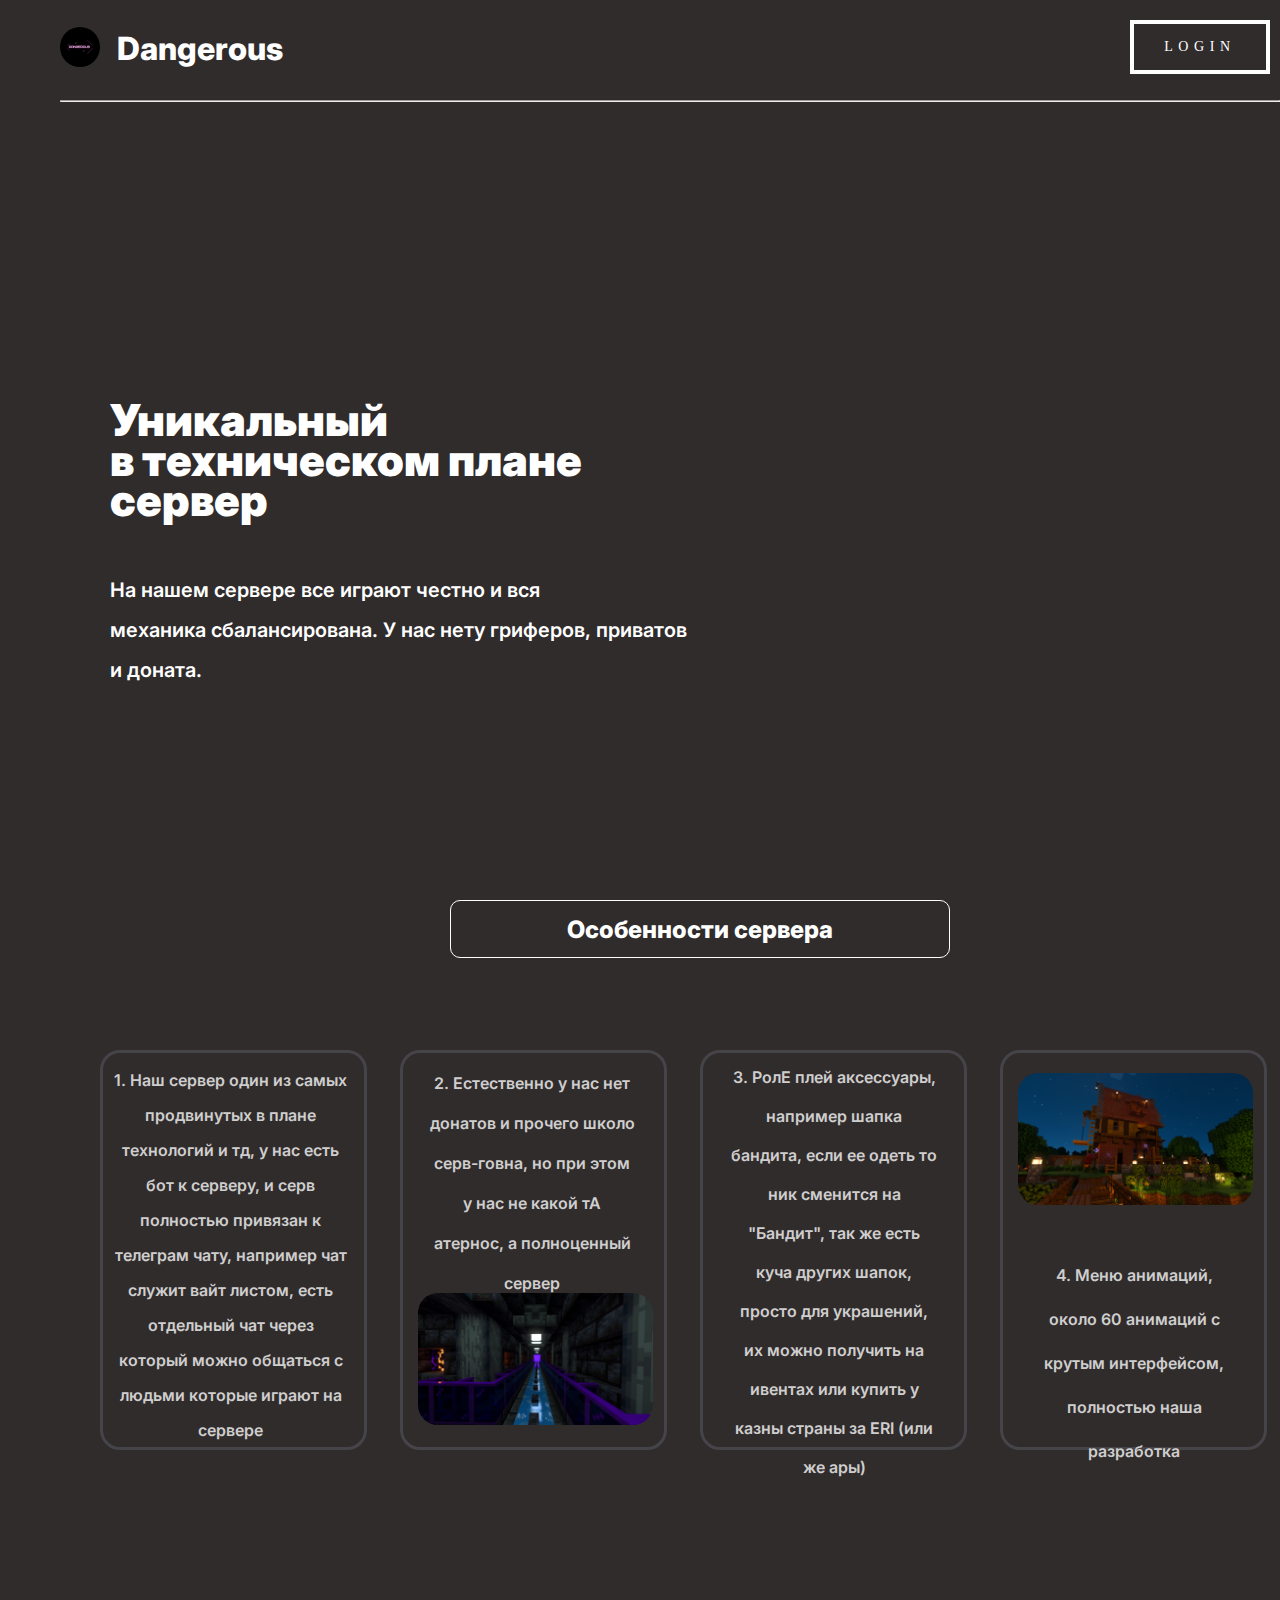
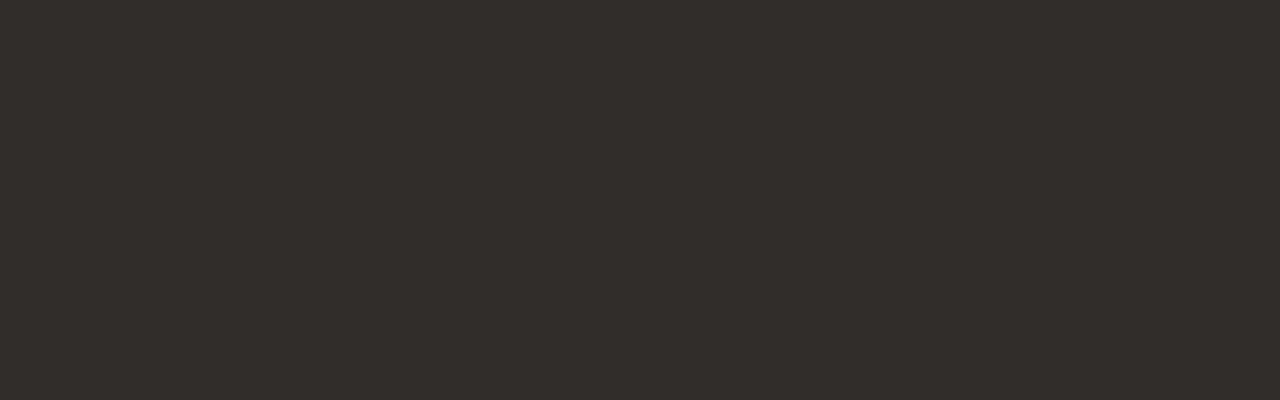
==== index.html @ e95435a0 "Add files via upload" ====
<!DOCTYPE html>
<html lang="en">
<head>
    <meta charset="UTF-8">
    <meta http-equiv="X-UA-Compatible" content="IE=edge">
    <meta name="viewport" content="width=device-width, initial-scale=1.0">
    <title>Dangerous</title>
    <link rel="stylesheet" href="css/style.css">
    
</head>
<meta name="viewport" content="width=device-width">
<body>
        <header>
            <div class="group-12">
                <img class="logo _anim-items" src="img/logo.jpg" alt="">
                <h1 class="h1-text _anim-items">Dangerous</h1>
                <div class="button-wrapper">
                    <a href="" class="arrow-btn _anim-items">Login<span></span></a>
                </div>
                <div class="line _anim-items"><hr></div>
                <div class="container_slider_css ">
                    <img class="photo_slider_css" src="img/photo1.png" alt="">
                    <img class="photo_slider_css" src="img/photo2.png" alt="">
                    <img class="photo_slider_css" src="img/photo3.png" alt="">
                    <img class="photo_slider_css" src="img/photo4.png" alt="">
            </div>
            <div>
                <h2 class="head-main _anim-items">Уникальный<p>в техническом плане</p>сервер</h2>
                <h3 class="head-low _anim-items">На нашем сервере все играют честно и вся<p>механика сбалансирована. У нас нету гриферов, приватов </p>и доната.  </h3>
            </div>
        </header>
        <nav>
                
                    <h2 class="main-text">Особенности сервера</h2>
                        <div class="squares">
                            <div id="square1">
                                <p class="text1">
                                    1. Наш сервер один из самых продвинутых в плане технологий и тд, у нас есть бот к серверу, и серв полностью привязан к телеграм чату, например чат служит вайт листом, есть отдельный чат через который можно общаться с людьми которые играют на сервере
                                </p>
                            </div>
                        </div>
                        <div id="square2">
                            <p class="text2">2. Естественно у нас нет донатов и прочего школо серв-говна, но при этом у нас не какой тА атернос, а полноценный сервер</p>
                            <img class="s-photo1" src="img/photo 5.png" alt="">
                        </div>
                        <div id="square3">
                            <p class="text3">3. РолЕ плей аксессуары, например шапка бандита, если ее одеть то ник сменится на "Бандит", так же есть куча других шапок, просто для украшений, их можно получить на ивентах или купить у казны страны за ERI (или же ары)</p>
                        </div>
                        <div id="square4">
                            <p class="text4">4. Меню анимаций, около 60 анимаций с крутым интерфейсом, полностью наша разработка</p>
                            <img class="s-photo2" src="img/photo 6.png" alt="">
                        </div>
        </nav>
        <footer>
            <div class="line2 _anim-items"><hr></div>
            <h2 class="foot1 _anim-items">Copyright © Dangerous 2022. Все права защищены. Сервер<p >Dangerous не относится к Mojang Studios.</p></h2>
            <div>
                <p class="foot2 _anim-items">Присоедениться</p>
                <a class="foot-link _anim-items" href="https://t.me/bedrock_d">t.me/bedrock_d</a>
            </div>
        </footer>
    </div>
    <script src="js/index.js"></script>
</body>
</html>
---- css/style.css ----
@import url('https://fonts.googleapis.com/css2?family=Inter:wght@100;200;300;400;500;600;700;800;900&display=swap');
@import url('https://fonts.googleapis.com/css?family=Montserrat:400,500,600&display=swap&subset=cyrillic');
* {
    margin: 0;
    padding: 0;
    box-sizing: border-box;
}

body
{
    position: relative;
    width: 1336px;
    height: 2000px;
    background: rgba(49, 44, 44, 1);
    color: #FFFFFF;
    font-size: 100%;
}
body::-webkit-scrollbar {
  width: 5px;               
}

body::-webkit-scrollbar-track {
  background:  rgba(49, 44, 44, 1);       
}

body::-webkit-scrollbar-thumb {
  background-color: white;   
  border-radius: 5px;       
}

.header{
    width: 100%;
    height: 1000px;
}
.logo{
    position: absolute;
    top: 27px;
    left: 60px;
    width: 3%;
    border-radius: 40px;

    transform: translate(0px,70%);
    opacity: 0;
    transition: all 0.8s ease 0s;
}
.logo._active{
    transform: translate(0px, 0px);
    opacity: 1;
}


.button-wrapper {
    max-width: 1300px;
    height: 100px;
    text-align: center;
    overflow: hidden;
    
 }
 .arrow-btn {
    position: relative;
    display: inline-block;
    padding: 15px 30px;
    text-decoration: none;
    color: #ffffff;
    border: 4px solid #ffffff;
    font-size: 14px;
    text-transform: uppercase;
    letter-spacing: .4em;
    transition: .2s;
    transition-delay: .1s;
    top: 20px;
    left: 550px;

    transform: translate(0px,50%);
    opacity: 0;
    transition: all 0.8s ease 0s;
 }
 .arrow-btn._active{
    transform: translate(0px, 0px);
    opacity: 1;
}
 .arrow-btn:hover {
    color: #ffffff;
    padding: 15px 35px;
 }
 .arrow-btn span {
    position: absolute;
    top: -2px;
    left: -2px;
    right: -2px;
    bottom: -2px;
    z-index: -1;
    overflow: hidden;
    transition: .35s cubic-bezier(.215, .61, .215, 1);
 }
 .arrow-btn span:before {
    content: "";
    position: absolute;
    top: -5%;
    left: -210%;
    width: 200%;
    height: 108%;
    background: #431e99;
    transform: skew(-15deg, 0);
    transition: .5s;
 }

 .arrow-btn:hover:after {
    width: 140%;
    left: -20%;
 }
 .arrow-btn:hover span:before {
    left: -25%;
 }

/* DANGEROUS */
.h1-text {
    position: absolute;
    width: 30%;
    height: 70px;
    left: 0px;
    top: 10px;
    display: block;

    font-family: 'Inter';
    font-style: normal;
    font-weight: 800;
    font-size: 32px;
    line-height: 77px;
    text-align: center;

    color: #FFFFFF;
    transform: translate(0px,50%);
    opacity: 0;
    transition: all 0.8s ease 0s;
}
.h1-text._active{
    transform: translate(0px, 0px);
    opacity: 1;
}
.line{
    position: absolute;
    width: 1220px;
    left: 60px;
    border-bottom: #FFFFFF;
    border: none;

    transform: translate(0px,120%);
    opacity: 0;
    transition: all 0.8s ease 0s;
}
.line._active{
    transform: translate(0px, 0px);
    opacity: 1;
}

.container_slider_css{
    top: 200px;
    left: 393px;
    border-radius: 10px;
    margin:50px auto;
    width: 600px;
    height: 700px;
    overflow:hidden;
    position:relative
    
}

.photo_slider_css{
    position:absolute;
    animation:round 16s infinite;
    opacity:0;
    width:100%;
    border-radius: 10px;
}
@keyframes round {
25%{opacity:1}
40%{opacity:0}
}
img:nth-child(1){animation-delay:12s}
img:nth-child(2){animation-delay:8s}
img:nth-child(3){animation-delay:4s}
img:nth-child(4){animation-delay:0}

.head-main{
    position: absolute;
    top: 400px;
    left: 110px;

    font-family: 'Inter';
    
    font-style: normal;
    font-weight: 1000;
    font-size: 44px;
    line-height: 40px;
    text-align: left;

    color: #FFFFFF;
    transform: translate(0px,50%);
    opacity: 0;
    transition: all 0.8s ease 0s;
}
.head-main._active{
    transform: translate(0px, 0px);
    opacity: 1;
}
.head-low{
    position: absolute;
    top: 570px;
    left: 110px;

    font-family: 'Inter';
    font-style: normal;
    font-weight: 600;
    font-size: 20px;
    line-height: 40px;
    text-align: left;

    color: #FFFFFF;
    transform: translate(0px,50%);
    opacity: 0;
    transition: all 0.8s ease 0s;
}
.head-low._active{
    transform: translate(0px, 0px);
    opacity: 1;
}

.nav {
    width: 100%;
}
/* nav */
.main-text{
    position: absolute;
    width: 500px;
    height: 58px;
    top: 900px;
    left: 450px;

    font-family: 'Inter';
    font-style: normal;
    font-weight: 800;
    font-size: 24px;
    line-height: 58px;
    
    border-style: solid;
    border-width: 1px;
    border-radius: 10px;

    text-align: center;

    color: #FFFFFF;

}



/* первый квадрат */
#square1{
    position: absolute;
    width: 20%;
    height: 400px;
    left: 100px;
    top: 1050px;

    border-style: solid;
    border-color: rgba(68, 68, 73);
    background: rgba(49, 44, 44, 1);
    border-radius: 20px;
    
}
.text1{
    position: absolute;
    width: 90%;
    height: 350px;
    left: 10px;
    top: 10px;

    font-family: 'Inter';
    font-style: normal;
    font-weight: 600;
    font-size: 16px;
    line-height: 35px;
    text-align: center;

    color: #cfcece;
}
/* первый квадрат */

/* второй квадрат */
#square2{
    position: absolute;
    width: 20%;
    height: 400px;
    left: 400px;
    top: 1050px;

    border-style: solid;
    border-color: rgba(68, 68, 73);
    background: rgba(49, 44, 44, 1);
    border-radius: 20px;
}
.text2{
    position: absolute;
    width: 80%;
    height: 241px;
    left: 25px;
    top: 10px;
    
    font-family: 'Inter';
    font-style: normal;
    font-weight: 600;
    font-size: 16px;
    line-height: 40px;
    text-align: center;
    
    color: #cfcece;
}
.s-photo1{
    position: absolute;
    width: 90%;
    left: 15px;
    top: 240px;
    border-radius: 20px;
}
/* второй квадрат */

/* третий квадрат */
#square3{
    position: absolute;
    width: 20%;
    height: 400px;
    left: 700px;
    top: 1050px;

    border-style: solid;
    border-color: rgba(68, 68, 73);
    background: rgba(49, 44, 44, 1);
    border-radius: 20px;
}
.text3{
    position: absolute;
    width: 80%;
    height: 241px;
    left: 27px;
    top: 5px;
    
    font-family: 'Inter';
    font-style: normal;
    font-weight: 600;
    font-size: 16px;
    line-height: 39px;
    text-align: center;
    
    color: #cfcece;
}
/* третий квадрат */

/* четвёртый квадрат */
#square4{
    position: absolute;
    width: 20%;
    height: 400px;
    left: 1000px;
    top: 1050px;

    border-style: solid;
    border-color: rgba(68, 68, 73);
    background: rgba(49, 44, 44, 1);
    border-radius: 20px;
}
.text4{
    position: absolute;
    width: 80%;
    height: 241px;
    left: 27px;
    top: 200px;

    font-family: 'Inter';
    font-style: normal;
    font-weight: 600;
    font-size: 16px;
    line-height: 44px;
    text-align: center;

    color: #cfcece;
}
.s-photo2{
    position: absolute;
    width: 90%;
    left: 15px;
    top: 20px;
    border-radius: 20px;
}
/* четвёртый квадрат */

/* подвал сайта */
.footer{
    width: 100%;
}

.line2{
    position: absolute;
    top: 1700px;
    width: 1220px;
    left: 60px;
    border-bottom: #FFFFFF;
    border: none;

    transform: translate(0px,120%);
    opacity: 0;
    transition: all 0.8s ease 0s;
}
.line2._active{
    transform: translate(0px, 0px);
    opacity: 1;
}
.foot1{
    position: absolute;
    top: 1750px;
    left: 60px;

    font-family: 'Inter';
    font-style: normal;
    font-weight: 600;
    font-size: 16px;
    line-height: 44px;
    text-align: left;

    color: #cfcece;
    transform: translate(0px,120%);
    opacity: 0;
    transition: all 0.8s ease 0s;
}
.foot1._active{
    transform: translate(0px, 0px);
    opacity: 1;
}
.foot2{
    position: absolute;
    top: 1750px;
    left: 900px;

    font-family: 'Inter';
    font-style: normal;
    font-weight: 600;
    font-size: 25px;
    line-height: 44px;
    text-align: left;

    color: #cfcece;

    transform: translate(0px,120%);
    opacity: 0;
    transition: all 0.8s ease 0s;
}
.foot2._active{
    transform: translate(0px, 0px);
    opacity: 1;
}
.foot-link{
    position: absolute;
    top: 1800px;
    left: 940px;

    
    font-family: 'Inter';
    font-style: normal;
    font-weight: 600;
    font-size: 18px;
    line-height: 44px;
    text-align: left;

    color: #cfcece;

    transform: translate(0px,120%);
    opacity: 0;
    transition: all 0.8s ease 0s;
}
.foot-link._active{
    transform: translate(0px, 0px);
    opacity: 1;
}
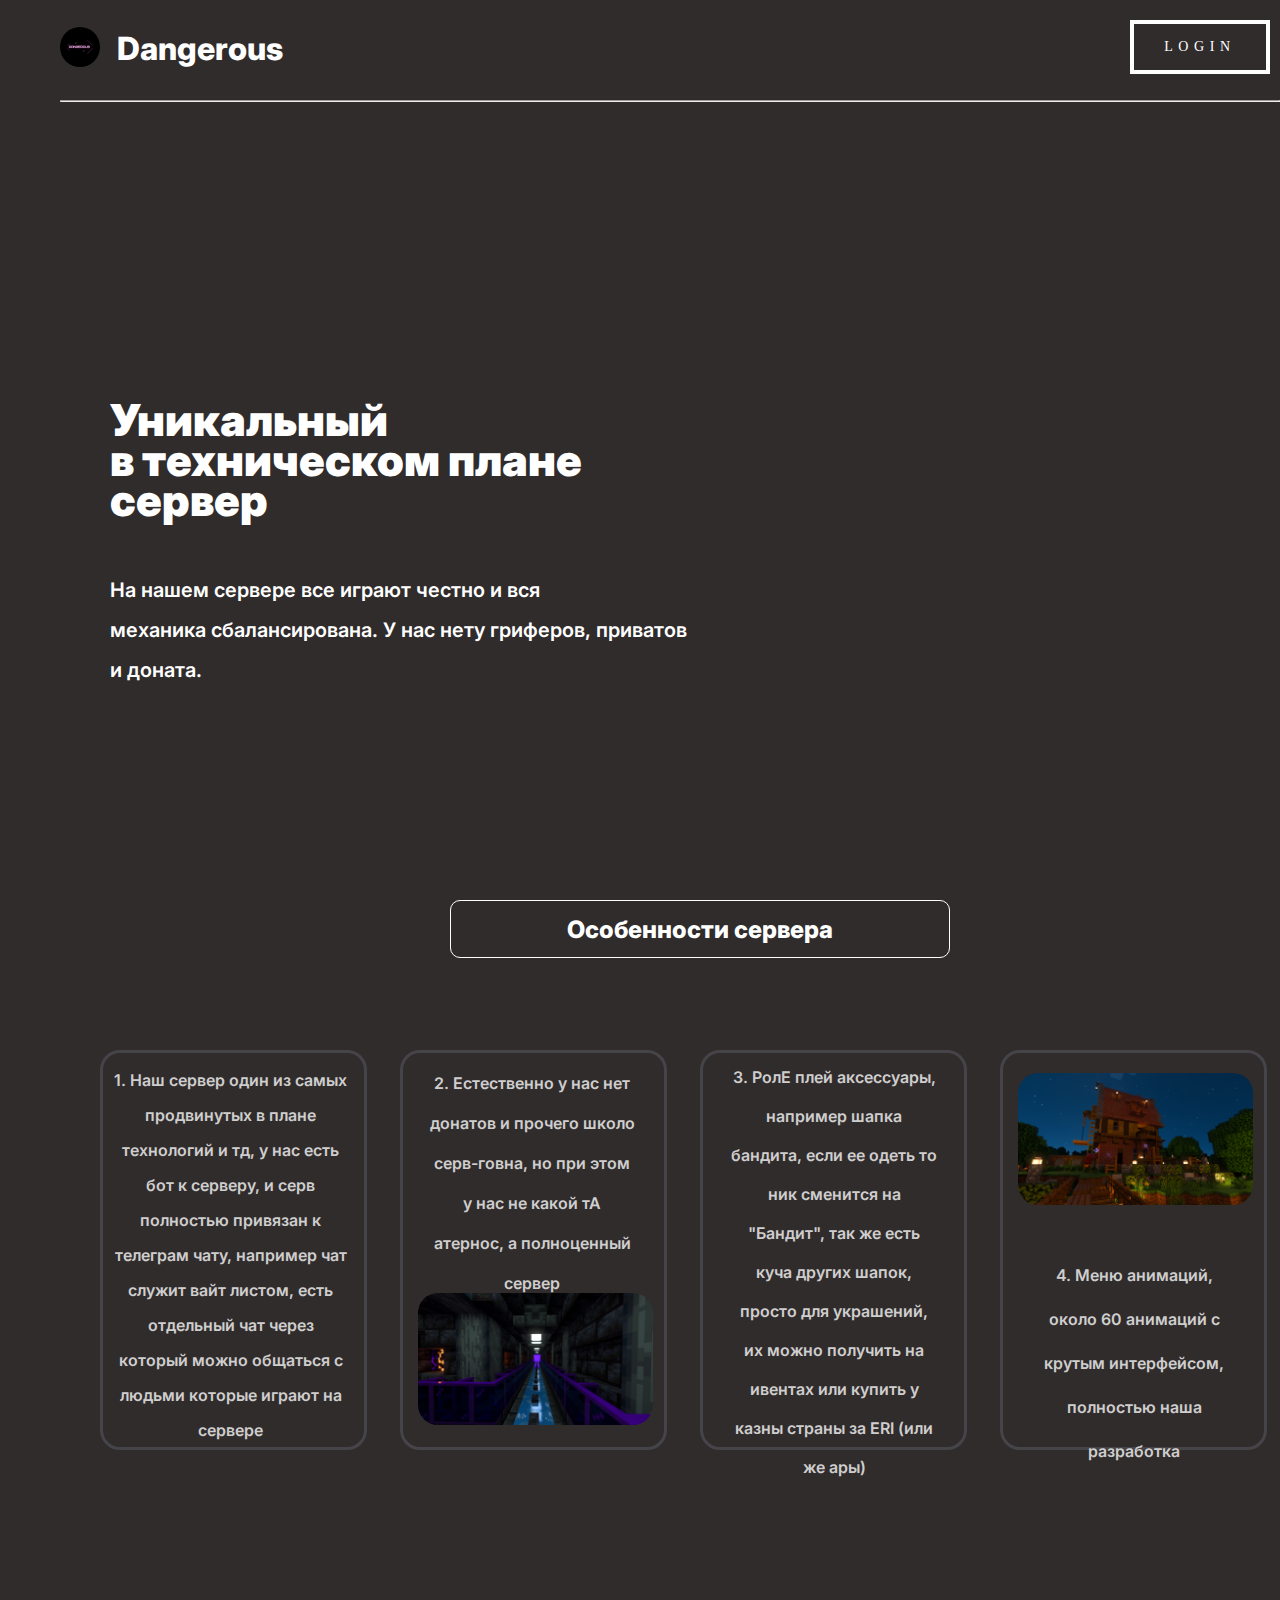
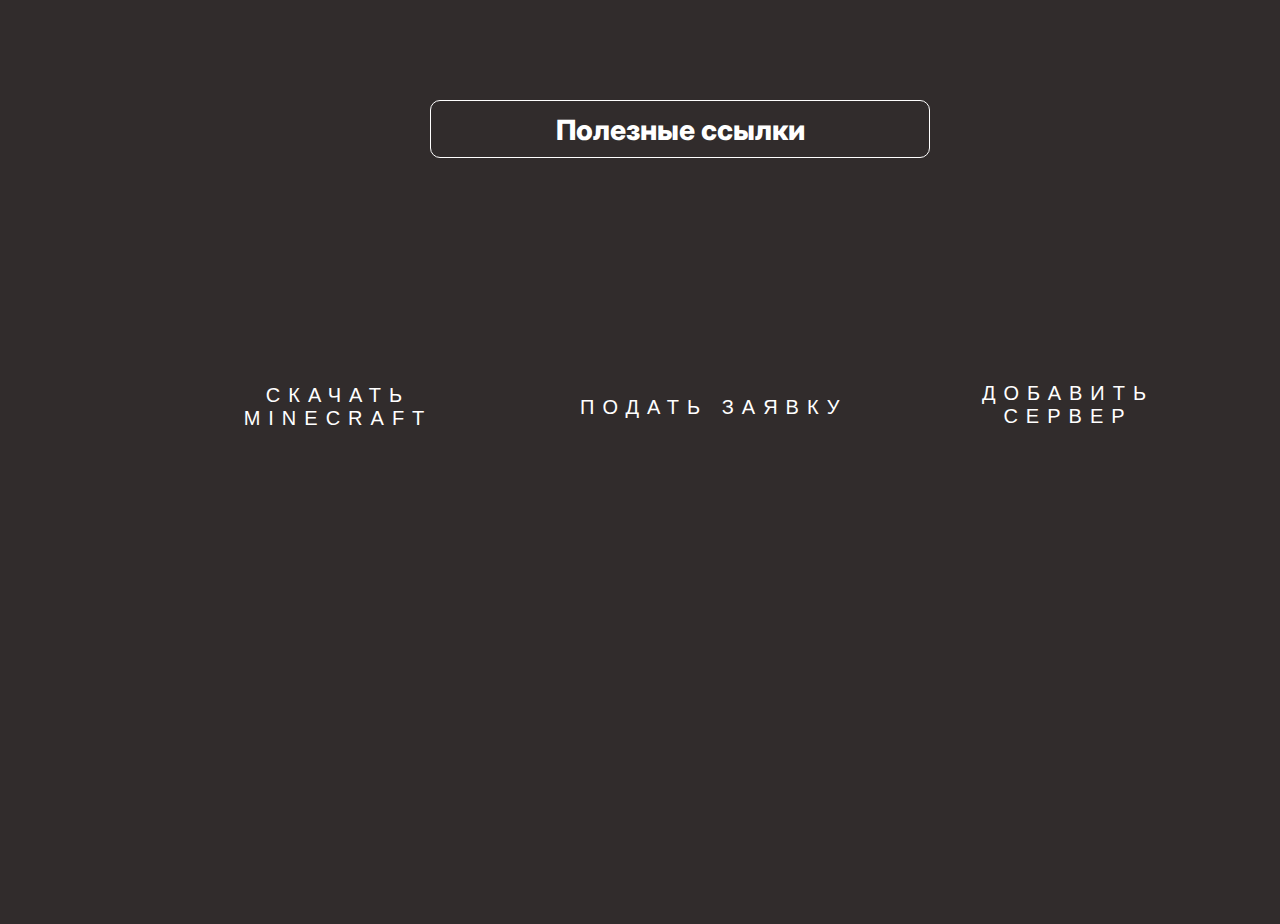
==== commit db4a2635: "Add files via upload" ====
--- a/index.html
+++ b/index.html
@@ -6,7 +6,7 @@
     <meta name="viewport" content="width=device-width, initial-scale=1.0">
     <title>Dangerous</title>
     <link rel="stylesheet" href="css/style.css">
-    
+    <link rel="stylesheet" href="css/adapt.css">
 </head>
 <meta name="viewport" content="width=device-width">
 <body>
@@ -15,8 +15,8 @@
                 <img class="logo _anim-items" src="img/logo.jpg" alt="">
                 <h1 class="h1-text _anim-items">Dangerous</h1>
                 <div class="button-wrapper">
-                    <a href="" class="arrow-btn _anim-items">Login<span></span></a>
-                </div>
+                    <a href="/soon.html" class="arrow-btn _anim-items">Login<span></span></a>
+                </div> 
                 <div class="line _anim-items"><hr></div>
                 <div class="container_slider_css ">
                     <img class="photo_slider_css" src="img/photo1.png" alt="">
@@ -29,27 +29,37 @@
                 <h3 class="head-low _anim-items">На нашем сервере все играют честно и вся<p>механика сбалансирована. У нас нету гриферов, приватов </p>и доната.  </h3>
             </div>
         </header>
-        <nav>
-                
-                    <h2 class="main-text">Особенности сервера</h2>
-                        <div class="squares">
-                            <div id="square1">
-                                <p class="text1">
-                                    1. Наш сервер один из самых продвинутых в плане технологий и тд, у нас есть бот к серверу, и серв полностью привязан к телеграм чату, например чат служит вайт листом, есть отдельный чат через который можно общаться с людьми которые играют на сервере
-                                </p>
-                            </div>
-                        </div>
-                        <div id="square2">
-                            <p class="text2">2. Естественно у нас нет донатов и прочего школо серв-говна, но при этом у нас не какой тА атернос, а полноценный сервер</p>
-                            <img class="s-photo1" src="img/photo 5.png" alt="">
-                        </div>
-                        <div id="square3">
-                            <p class="text3">3. РолЕ плей аксессуары, например шапка бандита, если ее одеть то ник сменится на "Бандит", так же есть куча других шапок, просто для украшений, их можно получить на ивентах или купить у казны страны за ERI (или же ары)</p>
-                        </div>
-                        <div id="square4">
-                            <p class="text4">4. Меню анимаций, около 60 анимаций с крутым интерфейсом, полностью наша разработка</p>
-                            <img class="s-photo2" src="img/photo 6.png" alt="">
-                        </div>
+        <nav> 
+            <!-- Особенности сервера -->
+            <h2 class="main-text">Особенности сервера</h2>
+                <div class="squares">
+                    <div id="square1">
+                        <p class="text1">
+                            1. Наш сервер один из самых продвинутых в плане технологий и тд, у нас есть бот к серверу, и серв полностью привязан к телеграм чату, например чат служит вайт листом, есть отдельный чат через который можно общаться с людьми которые играют на сервере
+                        </p>
+                    </div>
+                </div>
+                <div id="square2">
+                    <p class="text2">2. Естественно у нас нет донатов и прочего школо серв-говна, но при этом у нас не какой тА атернос, а полноценный сервер</p>
+                    <img class="s-photo1" src="img/photo 5.png" alt="">
+                </div>
+                <div id="square3">
+                    <p class="text3">3. РолЕ плей аксессуары, например шапка бандита, если ее одеть то ник сменится на "Бандит", так же есть куча других шапок, просто для украшений, их можно получить на ивентах или купить у казны страны за ERI (или же ары)</p>
+                </div>
+                <div id="square4">
+                    <p class="text4">4. Меню анимаций, около 60 анимаций с крутым интерфейсом, полностью наша разработка</p>
+                    <img class="s-photo2" src="img/photo 6.png" alt="">
+                </div>
+                <!-- Особенности сервера -->
+                <!-- Полезные ссылки -->
+                <div class="nav-3links">
+                    <p class="links-text">Полезные ссылки</p>
+                    <div class="main-links">
+                        <button class="add-server" onclick="window.location.href = 'minecraft:?addExternalServer=§dDangerous|mblueberry.club:19100';">Добавить Сервер <span class="add-server__line add-server__line--top"></span><span class="add-server__line add-server__line--right"></span><span class="add-server__line add-server__line--bottom"></span><span class="add-server__line add-server__line--left"></span></button>
+                        <button class="apply" onclick="window.location.href = 'https://t.me/+-OurO7NclC85ZmIy';">Подать Заявку<span class="apply__line apply__line--top"></span><span class="apply__line apply__line--right"></span><span class="apply__line apply__line--bottom"></span><span class="apply__line apply__line--left"></span></button>
+                        <button class="download" onclick="window.location.href = 'https://t.me/Bedrock_Mainecraft/929?single';">Скачать Minecraft <span class="download__line download__line--top"></span><span class="download__line download__line--right"></span><span class="download__line download__line--bottom"></span><span class="download__line download__line--left"></span></button>
+                    </div>
+                </div>
         </nav>
         <footer>
             <div class="line2 _anim-items"><hr></div>
--- a/css/style.css
+++ b/css/style.css
@@ -10,7 +10,7 @@
 {
     position: relative;
     width: 1336px;
-    height: 2000px;
+    height: 2500px;
     background: rgba(49, 44, 44, 1);
     color: #FFFFFF;
     font-size: 100%;
@@ -21,7 +21,7 @@
 
 body::-webkit-scrollbar-track {
   background:  rgba(49, 44, 44, 1);       
-}
+} 
 
 body::-webkit-scrollbar-thumb {
   background-color: white;   
@@ -217,7 +217,7 @@
     text-align: left;
 
     color: #FFFFFF;
-    transform: translate(0px,50%);
+    transform: translate(0px,25%);
     opacity: 0;
     transition: all 0.8s ease 0s;
 }
@@ -398,10 +398,286 @@
 .footer{
     width: 100%;
 }
-
+.nav-3links{
+    position: relative;
+    margin: 850px 500px;
+}
+.links-text{
+    position: absolute;
+    left: -70px;
+    width: 500px;
+    height: 58px;
+
+    font-family: 'Inter';
+    font-style: normal;
+    font-weight: 800;
+    font-size: 28px;
+    line-height: 58px;
+    
+    border-style: solid;
+    border-width: 1px;
+    border-radius: 10px;
+
+    text-align: center;
+
+    color: #FFFFFF;
+}
+.main-links{
+    padding: 230px 0px 0px 0px;
+}
+/* Первая кнопка */
+.add-server {
+    position: relative;
+    display: inline-block;
+    padding: 15px 30px;
+    text-decoration: none;
+    border: none;
+    cursor: pointer;
+    color: #ffffff;
+    overflow: hidden;
+    background: none;
+    font-size: 20px;
+    text-transform: uppercase;
+    letter-spacing: .4em;
+    transition: 0.2s;
+    top: 37px;
+    left: 400px;
+}
+.add-server__line{
+    position: absolute;
+    display: block;
+}
+.add-server__line--top {
+    top: 0;
+    left: -100%;
+    width: 100%;
+    height: 2px;
+    background: linear-gradient(90deg, transparent, #ffffff);
+}
+.add-server:hover .add-server__line--top{
+    left: 100%;
+    transition: 1s;
+    transition-delay: 0.25s;
+}
+.add-server__line--bottom {
+    bottom: 0;
+    right: -100%;
+    width: 100%;
+    height: 2px;
+    background: linear-gradient(270deg, transparent, #ffffff);
+}
+.add-server:hover .add-server__line--bottom{
+    right: 100%;
+    transition: 1s;
+    transition-delay: 0.25s;
+}
+
+.add-server__line--left {
+    bottom: -100%;
+    left: 0%;
+    width: 2px;
+    height: 100%;
+    background: linear-gradient(0deg, transparent, #ffffff);
+}
+.add-server:hover .add-server__line--left{
+    bottom: 100%;
+    transition: 1s;
+    transition-delay: 0.25s;
+}
+
+
+.add-server__line--right {
+    top: -100%;
+    right: 0%;
+    width: 2px;
+    height: 100%;
+    background: linear-gradient(180deg, transparent, #ffffff);
+}
+.add-server:hover .add-server__line--right{
+    top: 100%;
+    transition: 1s;
+    transition-delay: 0.25s;
+}
+
+
+.add-server:hover{
+    box-shadow: 0 0 10px #ffffff;
+    transition-delay: 0.8s;
+}
+/* Первая кнопка */
+
+/* Вторая кнопка */
+
+.apply {
+    position: relative;
+    display: inline-block;
+    padding: 25px 30px;
+    text-decoration: none;
+    background: none;
+    border: none;
+    overflow: hidden;
+    cursor: pointer;
+    color: #ffffff;
+    font-size: 20px;
+    text-transform: uppercase;
+    letter-spacing: .4em;
+    transition: .2s;
+    transition-delay: .1s;
+    top: -35px;
+    left: 50px;
+ }
+.apply__line{
+    position: absolute;
+    display: block;
+}
+.apply__line--top {
+    top: 0;
+    left: -100%;
+    width: 100%;
+    height: 2px;
+    background: linear-gradient(90deg, transparent, #ffffff);
+}
+.apply:hover .apply__line--top{
+    left: 100%;
+    transition: 1s;
+    transition-delay: 0.25s;
+}
+.apply__line--bottom {
+    bottom: 0;
+    right: -100%;
+    width: 100%;
+    height: 2px;
+    background: linear-gradient(270deg, transparent, #ffffff);
+}
+.apply:hover .apply__line--bottom{
+    right: 100%;
+    transition: 1s;
+    transition-delay: 0.25s;
+}
+
+.apply__line--left {
+    bottom: -100%;
+    left: 0%;
+    width: 2px;
+    height: 100%;
+    background: linear-gradient(0deg, transparent, #ffffff);
+}
+.apply:hover .apply__line--left{
+    bottom: 100%;
+    transition: 1s;
+    transition-delay: 0.25s;
+}
+
+
+.apply__line--right {
+    top: -100%;
+    right: 0%;
+    width: 2px;
+    height: 100%;
+    background: linear-gradient(180deg, transparent, #ffffff);
+}
+.apply:hover .apply__line--right{
+    top: 100%;
+    transition: 1s;
+    transition-delay: 0.25s;
+}
+
+
+.apply:hover{
+    box-shadow: 0 0 10px #ffffff;
+    transition-delay: 0.8s;
+}
+
+
+/* Вторая кнопка */    
+/* Третья кнопка */ 
+
+.download {
+    position: relative;
+    display: inline-block;
+    padding: 15px 30px;
+    text-decoration: none;
+    cursor: pointer;
+    background: none;
+    border: none;
+    overflow: hidden;
+    color: #ffffff;
+    font-size: 20px;
+    text-transform: uppercase;
+    letter-spacing: .4em;
+    transition: .2s;
+    transition-delay: .1s;
+    top: -110px;
+    left: -330px;
+}
+.download__line{
+    position: absolute;
+    display: block;
+}
+.download__line--top {
+    top: 0;
+    left: -100%;
+    width: 100%;
+    height: 2px;
+    background: linear-gradient(90deg, transparent, #ffffff);
+}
+.download:hover .download__line--top{
+    left: 100%;
+    transition: 1s;
+    transition-delay: 0.25s;
+}
+.download__line--bottom {
+    bottom: 0;
+    right: -100%;
+    width: 100%;
+    height: 2px;
+    background: linear-gradient(270deg, transparent, #ffffff);
+}
+.download:hover .download__line--bottom{
+    right: 100%;
+    transition: 1s;
+    transition-delay: 0.25s;
+}
+
+.download__line--left {
+    bottom: -100%;
+    left: 0%;
+    width: 2px;
+    height: 100%;
+    background: linear-gradient(0deg, transparent, #ffffff);
+}
+.download:hover .download__line--left{
+    bottom: 100%;
+    transition: 1s;
+    transition-delay: 0.25s;
+}
+
+
+.download__line--right {
+    top: -100%;
+    right: 0%;
+    width: 2px;
+    height: 100%;
+    background: linear-gradient(180deg, transparent, #ffffff);
+}
+.download:hover .download__line--right{
+    top: 100%;
+    transition: 1s;
+    transition-delay: 0.25s;
+}
+
+
+.download:hover{
+    box-shadow: 0 0 10px #ffffff;
+    transition-delay: 0.8s;
+}
+
+
+
+/* Третья кнопка */ 
 .line2{
     position: absolute;
-    top: 1700px;
+    top: 2300px;
     width: 1220px;
     left: 60px;
     border-bottom: #FFFFFF;
@@ -417,7 +693,7 @@
 }
 .foot1{
     position: absolute;
-    top: 1750px;
+    top: 2330px;
     left: 60px;
 
     font-family: 'Inter';
@@ -438,7 +714,7 @@
 }
 .foot2{
     position: absolute;
-    top: 1750px;
+    top: 2340px;
     left: 900px;
 
     font-family: 'Inter';
@@ -460,7 +736,7 @@
 }
 .foot-link{
     position: absolute;
-    top: 1800px;
+    top: 2400px;
     left: 940px;
 
     
--- a/css/adapt.css
+++ b/css/adapt.css
@@ -0,0 +1,357 @@
+/* Large Devices */
+@media only screen and (max-width: 1200px) {
+    header .h1-text {
+        top: 15px;
+        font-size: 40px;
+        left: 40px;
+    }
+    header .logo{
+        width: 4%;
+    }
+    header .head-main{
+        font-size: 50px;
+    }
+    header .head-low{
+        font-size: 20px;
+    }
+    /* nav .main-text{ 
+
+    }
+    */
+    footer .foot1{
+        font-size: 19px;
+    }
+    footer .foot2{
+        font-size: 25px;
+    }
+}
+/* Medium Devices */
+@media only screen and (max-width: 992px) {
+    body {
+        height: 3200px;
+    }
+    header .h1-text {
+        top: 35px;
+        font-size: 70px;
+        left: 160px;
+    }
+    header .logo{
+        width: 7%;
+        transform: translate(0px,30%);
+    }
+    header .line{
+        top: 140px;
+    }
+    header .arrow-btn{
+        position: relative;
+        top: 47px;
+        width: 10%;
+        height: 50px;
+        
+
+    }
+    header .head-main{
+        top: 300px;
+        font-size: 100px;
+        line-height: 100px;
+        left: 140px;
+        justify-content: center;
+        text-align: center;
+        transform: translate(0px,10%);
+    }
+    header .head-low{
+        top: 630px;
+        font-size: 35px;
+        text-align: center;
+        color: #cfcece;
+        left: 170px;
+        transform: translate(0px,20%);
+    }
+    header .container_slider_css{
+        width: 0;
+        height: 0;
+    }
+    nav .main-text{ 
+        font-size: 40px;
+        width: 50%;
+        height: 2.1%;
+        top: 920px;
+        left: 330px;
+    }
+    #square1{
+        width: 40%;
+        height: 320px;
+    }
+    nav .text1{
+        font-size: 26px;
+        top: 15px;
+        left: 23px;
+    }
+    #square2{
+        left: 700px;
+        width: 40%;
+        height: 320px;
+    }
+
+    nav .text2{
+        font-size: 28px;
+        top: 40px;
+        left: 50px;
+    }
+    nav .s-photo1{
+        top: 180px;
+        width: 0;
+
+    }
+
+    #square3{
+        left: 100px;
+        top: 1500px;
+        width: 40%;
+        height: 320px;
+    }
+
+    nav .text3{
+        font-size: 26px;
+        top: 3px;
+        left: 50px;
+    }
+
+    #square4{
+        left: 700px;
+        top: 1500px;
+        width: 40%;
+        height: 320px;
+    }
+
+    nav .text4{
+        font-size: 28px;
+        top: 60px;
+        left: 50px;
+    }
+    nav .s-photo2{
+        width: 0%;
+    }
+    p.links-text{
+        top: 1000px;
+    }
+    button.download{
+        top: 950px;
+    }
+    .download{
+        box-shadow: 0 0 10px #ffffff;
+        transition-delay: 0.8s;
+    }
+    button.apply{
+        top: 1025px;
+        left: 40px;
+    }
+    .apply{
+        box-shadow: 0 0 10px #ffffff;
+        transition-delay: 0.8s;
+    }
+    button.add-server{
+        top: 1099px;
+    }
+    .add-server{
+        box-shadow: 0 0 10px #ffffff;
+        transition-delay: 0.8s;
+    }
+    
+    footer .line2{
+        top: 2800px;
+    }
+    footer .foot1{
+        top: 2900px;
+        text-align: center;
+        left: 230px;
+        font-size: 30px;
+    }
+    footer .foot2{
+        top: 3050px;
+        font-size: 35px;
+        left: 550px;
+    }
+    footer .foot-link{
+        left: 630px;
+        font-size: 20px;
+        top: 3100px;
+    }
+}
+
+
+
+/* Extra Small Devices */
+@media only screen and (max-width: 480px) {
+    body {
+        height: 8000px;
+    }
+    header .h1-text {
+        top: 35px;
+        font-size: 90px;
+        left: 180px;
+    }
+    header .logo{
+        width: 7%;
+        transform: translate(0px,30%);
+    }
+    header .line{
+        top: 140px;
+    }
+    header .arrow-btn{
+        top: 47px;
+        width: 10%;
+
+    }
+    header .head-main{
+        top: 400px;
+        font-size: 110px;
+        line-height: 100px;
+        left: 80px;
+        justify-content: center;
+        text-align: center;
+        transform: translate(0px,10%);
+    }
+    header .head-low{
+        top: 800px;
+        font-size: 45px;
+        text-align: center;
+        color: #cfcece;
+        left: 50px;
+        transform: translate(0px,20%);
+    }
+    header .container_slider_css{
+        width: 0;
+        height: 0;
+    }
+    nav .main-text{ 
+        font-size: 45px;
+        width: 55%;
+        height: 0.8%;
+        top: 1200px;
+        left: 320px;
+    }
+    #square1{
+        left: 150px;
+        width: 80%;
+        height: 800px;
+        top: 1400px;
+    }
+    nav .text1{
+        font-size: 50px;
+        line-height: 80px;
+        top: 70px;
+        left: 50px;
+    }
+    #square2{
+        left: 150px;
+        width: 80%;
+        height: 800px;
+        top: 2400px;
+    }
+
+    nav .text2{
+        font-size: 50px;
+        top: 10px;
+        left: 100px;
+        line-height: 80px;
+    }
+    nav .s-photo1{
+        left: 200px;
+        top: 380px;
+        width: 65%;
+    }
+
+    #square3{
+        left: 150px;
+        width: 80%;
+        height: 800px;
+        top: 3400px;
+    }
+
+    nav .text3{
+        font-size: 50px;
+        top: 70px;
+        left: 100px;
+        line-height: 80px;
+    }
+
+    #square4{
+        left: 150px;
+        width: 80%;
+        height: 800px;
+        top: 4400px;
+    }
+
+    nav .text4{
+        font-size: 50px;
+        top: 40px;
+        left: 130px;
+        line-height: 80px;
+    }
+    nav .s-photo2{
+        width: 65%;
+        top: 380px;
+        left: 200px;
+    }
+    p.links-text{
+        left: -75%;
+        top: 4600px;
+        font-size: 50px;
+        width: 900px;
+        height: 70px;
+    }
+    button.download{
+        top: 4500px;
+        left: -20%;
+        font-size: 50px;
+        font-family: Georgia, 'Times New Roman', Times, serif;
+    }
+    .download{
+        box-shadow: 0 0 20px #ffffff;
+        transition-delay: 0.8s;
+    }
+    button.apply{
+        top: 5000px;
+        width: 540px;
+        height: 150px;
+        left: -20%;
+        font-size: 50px;
+        font-family: Georgia, 'Times New Roman', Times, serif;
+    }
+    .apply{
+        box-shadow: 0 0 20px #ffffff;
+        transition-delay: 0.8s;
+    }
+    button.add-server{
+        top: 5500px;
+        width: 540px;
+        left: -20%;
+        font-size: 50px;
+        font-family: Georgia, 'Times New Roman', Times, serif;
+    }
+    .add-server{
+        box-shadow: 0 0 20px #ffffff;
+        transition-delay: 0.8s;
+    }
+    
+    footer .line2{
+        top: 7500px;
+    }
+    footer .foot1{
+        top: 7600px;
+        text-align: center;
+        left: 50px;
+        font-size: 42px;
+    }
+    footer .foot2{
+        top: 7800px;
+        font-size: 55px;
+        left: 470px;
+    }
+    footer .foot-link{
+        font-size: 40px;
+        left: 550px;
+        top: 7890px;
+    }
+}
